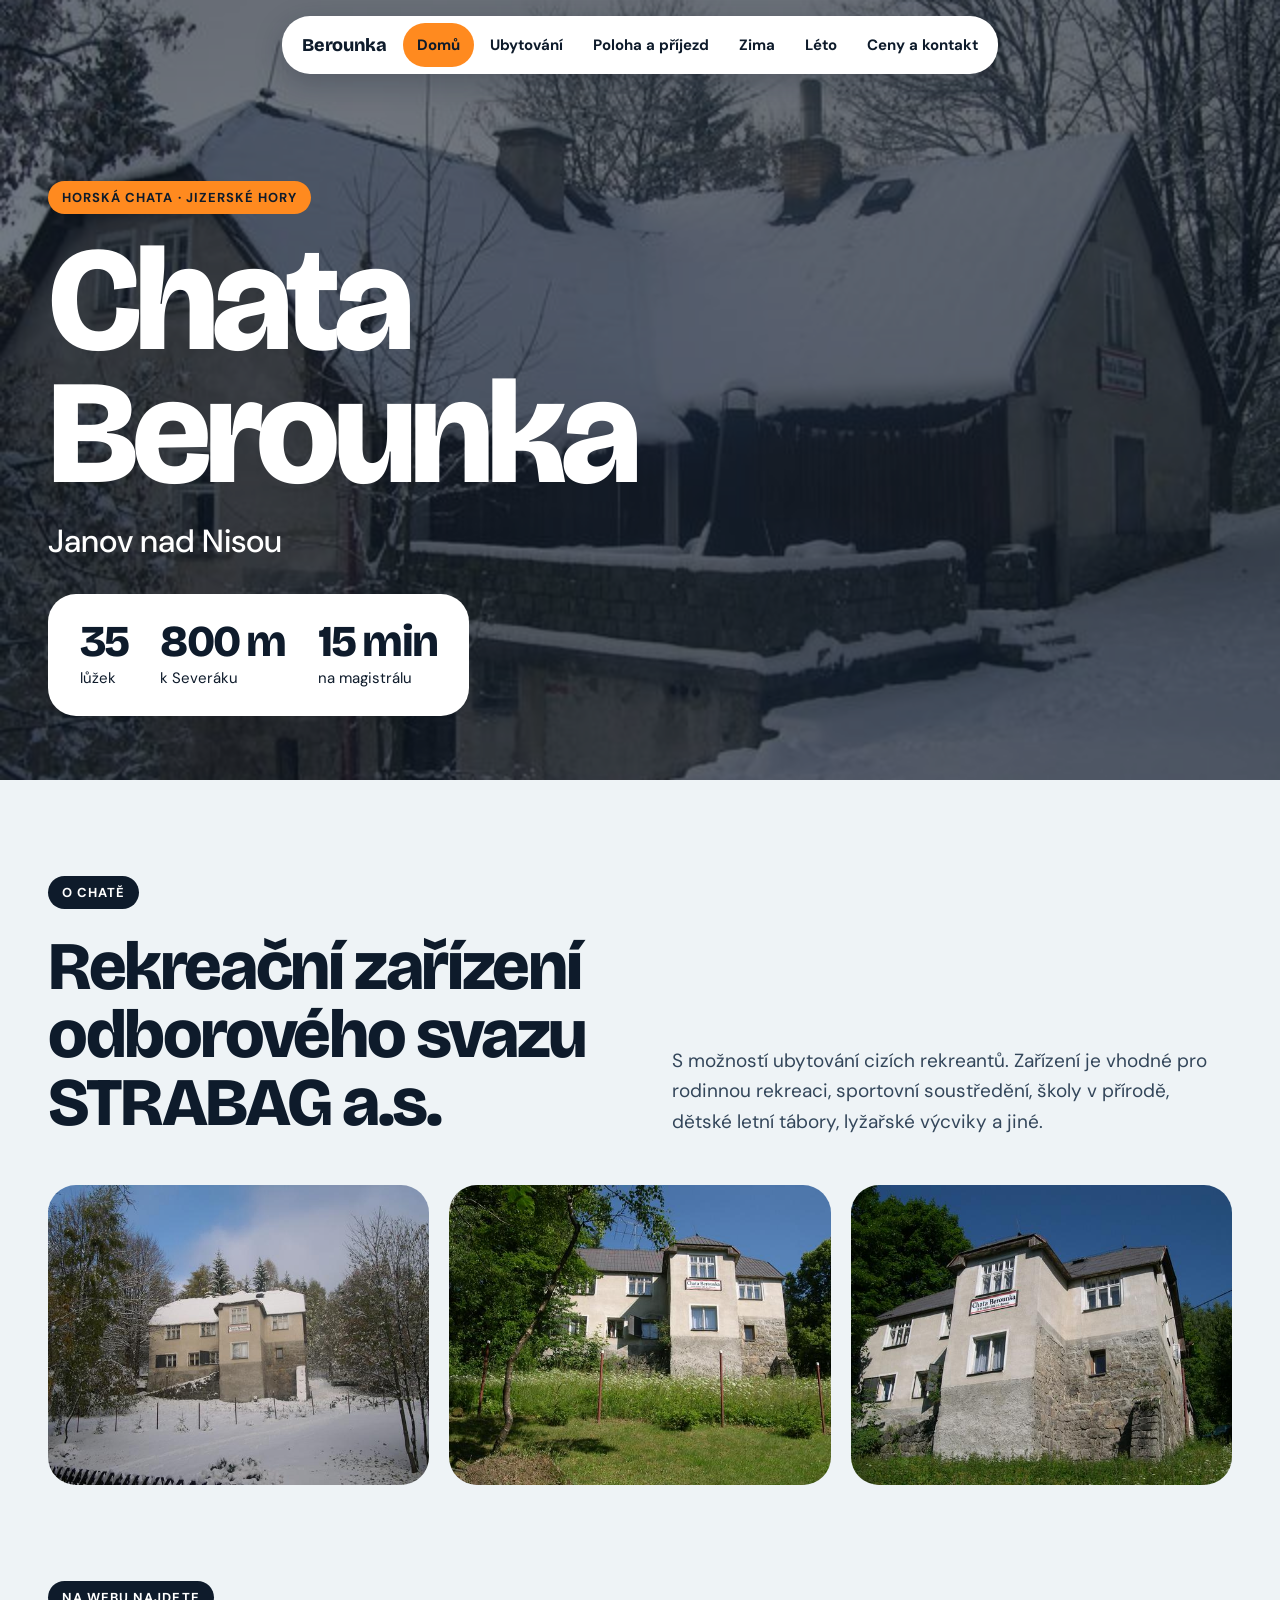
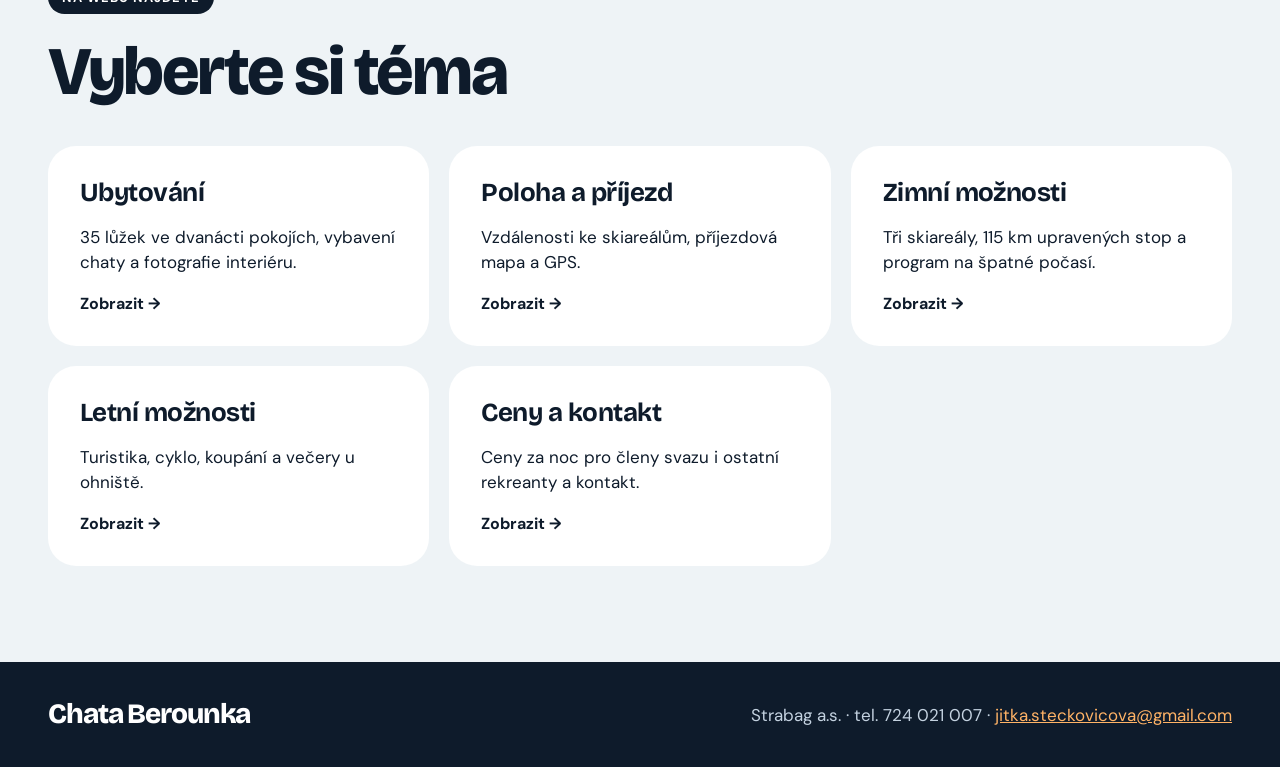
==== index.html @ 79518f48 "Chata Berounka: statická webová prezentace Co-Authored-By: Claude Sonnet 5.5 <noreply@anthropic.com>" ====
<!doctype html>
<html lang="cs">
<head>
<meta charset="utf-8">
<meta name="viewport" content="width=device-width, initial-scale=1">
<title>Chata Berounka – domů</title>
<link rel="stylesheet" href="https://fonts.googleapis.com/css2?family=Bricolage+Grotesque:opsz,wght@12..96,500;12..96,700;12..96,800&family=DM+Sans:wght@400;500;700&display=swap">
<link rel="stylesheet" href="style.css">
</head>
<body>
<div style="width: 100%; background: #EEF3F6; font-family: 'DM Sans', system-ui, sans-serif; color: #0E1B2B">

<div style="position: sticky; top: 0; z-index: 50; height: 0">
<div style="display: flex; justify-content: center; padding: 16px 16px 0">
<nav class="pill" style="display: flex; flex-wrap: wrap; justify-content: center; align-items: center; gap: 2px; background: #FFFFFF; border-radius: 28px; padding: 6px; box-shadow: 0 8px 28px rgba(14, 27, 43, 0.25)">
<a class="brand" href="index.html">Berounka</a>
<a class="on" href="index.html">Domů</a>
<a href="ubytovani.html">Ubytování</a>
<a href="poloha.html">Poloha a příjezd</a>
<a href="zima.html">Zima</a>
<a href="leto.html">Léto</a>
<a href="ceny.html">Ceny a kontakt</a>
</nav>
</div>
</div>

<section style="position: relative; min-height: 780px; background: #0E1B2B; color: #FFFFFF; display: flex; flex-direction: column; justify-content: flex-end">
<img src="img/chata03.jpg" alt="Chata Berounka v zimě" style="position: absolute; inset: 0; width: 100%; height: 100%; object-fit: cover">
<div style="position: absolute; inset: 0; background: rgba(14, 27, 43, 0.58)"></div>
<div class="wrap" style="position: relative; display: flex; flex-wrap: wrap; align-items: flex-end; justify-content: space-between; gap: 32px; padding-top: 140px; padding-bottom: 64px">
<div style="display: flex; flex-direction: column; gap: 20px; max-width: 760px">
<span class="tag" style="background: #FF8A1F; color: #0E1B2B">Horská chata · Jizerské hory</span>
<h1 class="big" style="margin: 0; font-size: clamp(64px, 12vw, 148px)">Chata Berounka</h1>
<p style="margin: 0; font-size: clamp(22px, 3vw, 32px); font-weight: 500">Janov nad Nisou</p>
</div>
<div style="background: #FFFFFF; color: #0E1B2B; border-radius: 28px; padding: 28px 32px; display: grid; grid-template-columns: repeat(3, auto); gap: 8px 32px">
<div style="display: flex; flex-direction: column"><strong class="big" style="font-size: 44px">35</strong><span style="font-size: 15px; margin-top: 6px">lůžek</span></div>
<div style="display: flex; flex-direction: column"><strong class="big" style="font-size: 44px">800 m</strong><span style="font-size: 15px; margin-top: 6px">k Severáku</span></div>
<div style="display: flex; flex-direction: column"><strong class="big" style="font-size: 44px">15 min</strong><span style="font-size: 15px; margin-top: 6px">na magistrálu</span></div>
</div>
</div>
</section>

<section class="sec">
<div class="wrap" style="display: flex; flex-direction: column; gap: 48px">
<div style="display: grid; grid-template-columns: repeat(auto-fit, minmax(min(420px, 100%), 1fr)); gap: 32px 64px; align-items: end">
<div style="display: flex; flex-direction: column; gap: 24px"><span class="tag">O chatě</span><h2 class="h2">Rekreační zařízení odborového svazu STRABAG a.s.</h2></div>
<p class="lead">S možností ubytování cizích rekreantů. Zařízení je vhodné pro rodinnou rekreaci, sportovní soustředění, školy v přírodě, dětské letní tábory, lyžařské výcviky a jiné.</p>
</div>
<div style="display: grid; grid-template-columns: repeat(auto-fit, minmax(min(280px, 100%), 1fr)); gap: 20px">
<div style="height: 300px"><img class="ph" src="img/chata02.jpg" alt="Chata Berounka, pohled zepředu"></div>
<div style="height: 300px"><img class="ph" src="img/leto01.jpg" alt="Chata Berounka v létě"></div>
<div style="height: 300px"><img class="ph" src="img/leto02.jpg" alt="Chata Berounka, letní pohled"></div>
</div>
</div>
</section>

<section class="sec" style="padding-top: 0">
<div class="wrap" style="display: flex; flex-direction: column; gap: 40px">
<div style="display: flex; flex-direction: column; gap: 24px"><span class="tag">Na webu najdete</span><h2 class="h2">Vyberte si téma</h2></div>
<div style="display: grid; grid-template-columns: repeat(auto-fit, minmax(min(300px, 100%), 1fr)); gap: 20px">
<a class="tile go" href="ubytovani.html"><h3 class="h3">Ubytování</h3><p>35 lůžek ve dvanácti pokojích, vybavení chaty a fotografie interiéru.</p><strong>Zobrazit →</strong></a>
<a class="tile go" href="poloha.html"><h3 class="h3">Poloha a příjezd</h3><p>Vzdálenosti ke skiareálům, příjezdová mapa a GPS.</p><strong>Zobrazit →</strong></a>
<a class="tile go" href="zima.html"><h3 class="h3">Zimní možnosti</h3><p>Tři skiareály, 115 km upravených stop a program na špatné počasí.</p><strong>Zobrazit →</strong></a>
<a class="tile go" href="leto.html"><h3 class="h3">Letní možnosti</h3><p>Turistika, cyklo, koupání a večery u ohniště.</p><strong>Zobrazit →</strong></a>
<a class="tile go" href="ceny.html"><h3 class="h3">Ceny a kontakt</h3><p>Ceny za noc pro členy svazu i ostatní rekreanty a kontakt.</p><strong>Zobrazit →</strong></a>
</div>
</div>
</section>

<footer class="dk" style="background: #0E1B2B; color: #FFFFFF; padding: 40px 0">
<div class="wrap" style="display: flex; flex-wrap: wrap; align-items: center; justify-content: space-between; gap: 16px 32px; font-size: 17px">
<strong class="big" style="font-size: 28px">Chata Berounka</strong>
<span style="color: #C4D2E0">Strabag a.s. · tel. 724 021 007 · <a href="mailto:jitka.steckovicova@gmail.com">jitka.steckovicova@gmail.com</a></span>
</div>
</footer>

</div>
</body>
</html>
---- style.css ----
body{margin:0}
img{max-width:100%}
a{color:#A63F00}a:hover{color:#6E2800}
.dk a{color:#FFB366}.dk a:hover{color:#FFFFFF}
.pill a{color:#0E1B2B;text-decoration:none;font-size:15px;font-weight:700;padding:12px 14px;border-radius:999px;display:block;white-space:nowrap}
.pill a:hover{background:#FFD9B3;color:#0E1B2B}
.pill a.on{background:#FF8A1F;color:#0E1B2B}
.pill a.brand{font-family:'Bricolage Grotesque',system-ui,sans-serif;font-weight:800;font-size:18px;letter-spacing:-0.02em}
.wrap{width:100%;max-width:1240px;margin:0 auto;box-sizing:border-box;padding:0 28px}
.sec{padding:96px 0}
.tag{display:inline-block;align-self:flex-start;background:#0E1B2B;color:#FFFFFF;font-size:13px;font-weight:700;letter-spacing:0.08em;text-transform:uppercase;padding:8px 14px;border-radius:999px}
.h2{margin:0;font-family:'Bricolage Grotesque',system-ui,sans-serif;font-weight:800;font-size:clamp(36px,5.4vw,68px);line-height:1;letter-spacing:-0.035em}
.h3{margin:0;font-family:'Bricolage Grotesque',system-ui,sans-serif;font-weight:700;font-size:26px;line-height:1.15;letter-spacing:-0.02em}
.big{font-family:'Bricolage Grotesque',system-ui,sans-serif;font-weight:800;letter-spacing:-0.04em;line-height:0.9}
.lead{margin:0;font-size:19px;line-height:1.6;color:#33465A}
.tile{border-radius:28px;padding:32px;box-sizing:border-box;display:flex;flex-direction:column;gap:10px}
.tile p{margin:0;font-size:17px;line-height:1.5}
.ph{width:100%;height:100%;object-fit:cover;display:block;border-radius:28px}
.go{text-decoration:none;color:#0E1B2B;background:#FFFFFF;justify-content:space-between;min-height:200px}
.go:hover{background:#FFD9B3;color:#0E1B2B}
.line{display:flex;justify-content:space-between;align-items:baseline;gap:16px;padding:14px 0;border-top:1px solid rgba(14,27,43,0.18);font-size:19px}
.dk .tag{background:#FF8A1F;color:#0E1B2B}
.dk .lead{color:#C4D2E0}
.dk .line{border-top-color:rgba(255,255,255,0.22)}
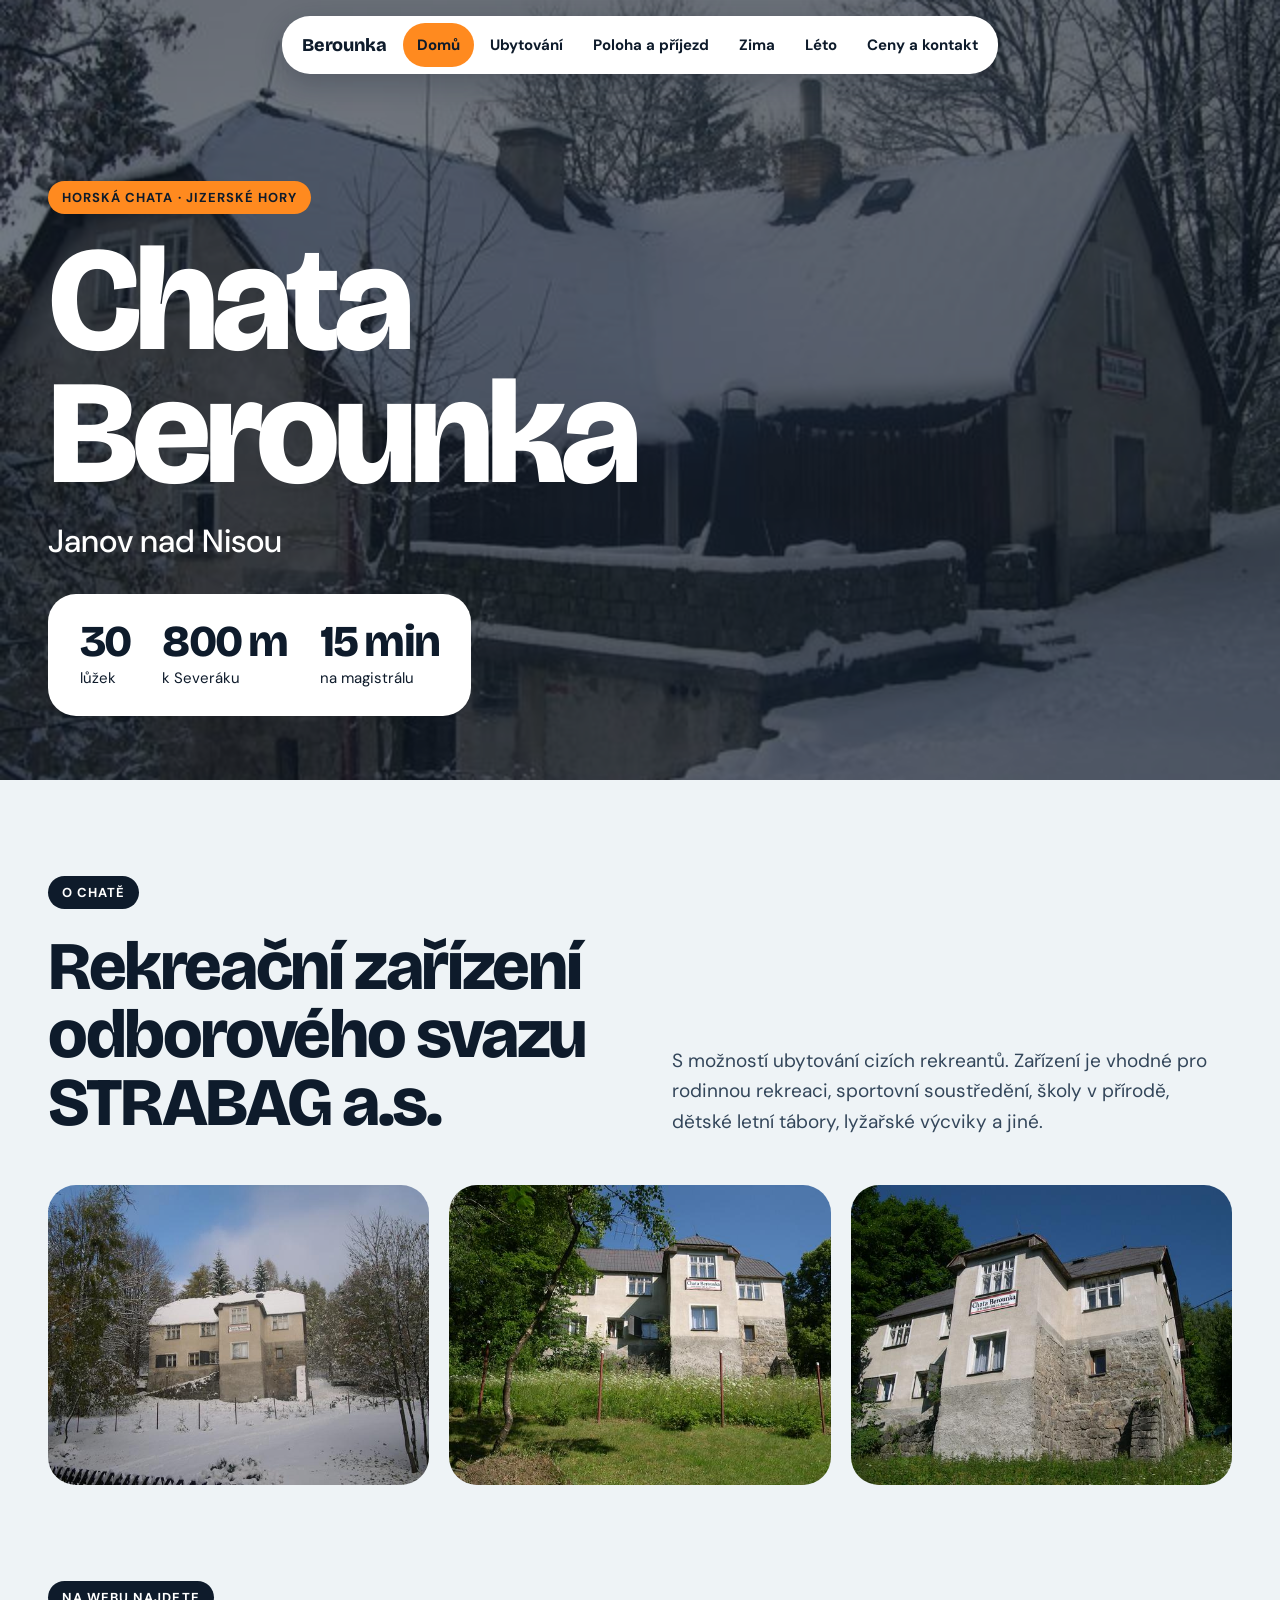
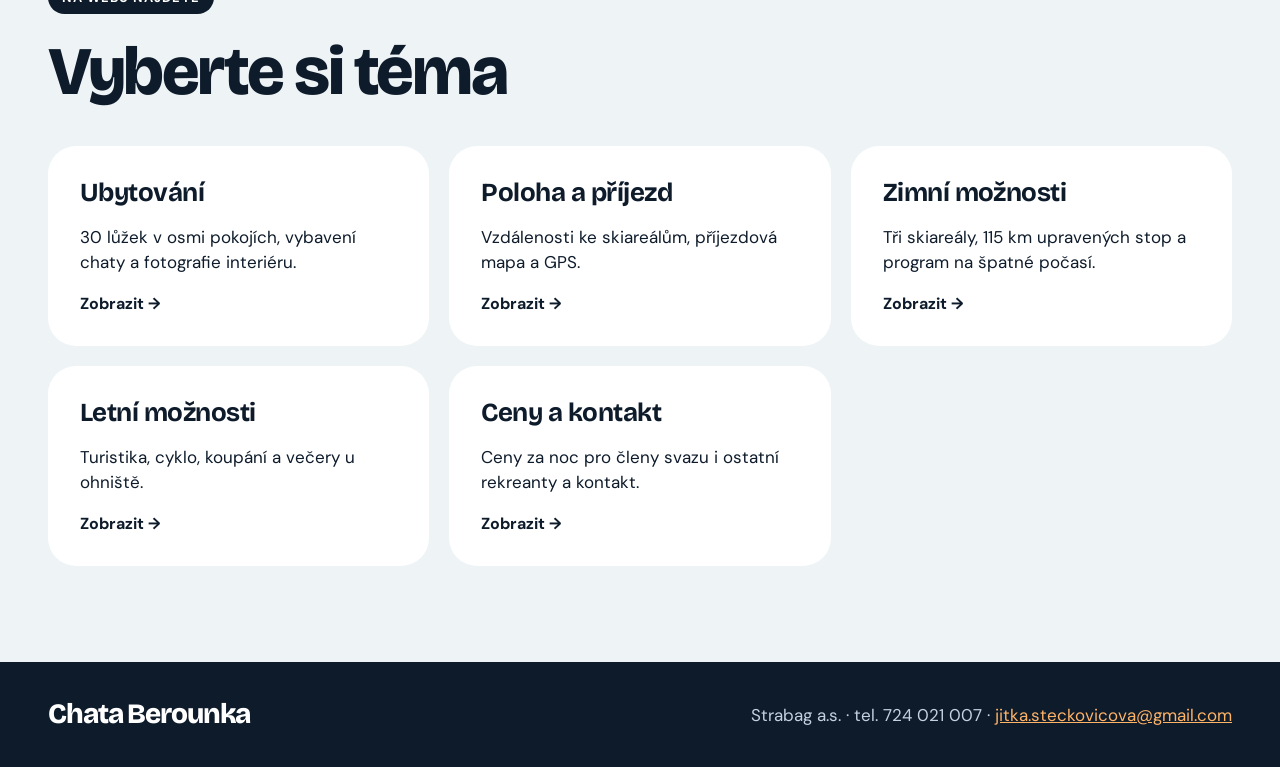
==== commit 534d67b1: "Kapacita: 8 pokojů, 30 lůžek, 9 parkovacích míst Co-Authored-By: Claude Sonnet 5.5 <noreply@anthropi" ====
--- a/index.html
+++ b/index.html
@@ -3,7 +3,24 @@
 <head>
 <meta charset="utf-8">
 <meta name="viewport" content="width=device-width, initial-scale=1">
-<title>Chata Berounka – domů</title>
+<title>Chata Berounka – ubytování v Janově nad Nisou, Jizerské hory</title>
+<meta name="description" content="Horská chata Berounka v Janově nad Nisou: 30 lůžek v 8 pokojích, 800 m ke sjezdovkám Severák, 15 minut na Jizerskou magistrálu. Rekreační zařízení odborového svazu STRABAG a.s.">
+<link rel="canonical" href="https://stezsky.github.io/berounka/">
+<meta name="theme-color" content="#0E1B2B">
+<link rel="icon" href="favicon.svg" type="image/svg+xml">
+<meta property="og:type" content="website">
+<meta property="og:locale" content="cs_CZ">
+<meta property="og:site_name" content="Chata Berounka">
+<meta property="og:title" content="Chata Berounka – ubytování v Janově nad Nisou, Jizerské hory">
+<meta property="og:description" content="Horská chata Berounka v Janově nad Nisou: 30 lůžek v 8 pokojích, 800 m ke sjezdovkám Severák, 15 minut na Jizerskou magistrálu. Rekreační zařízení odborového svazu STRABAG a.s.">
+<meta property="og:url" content="https://stezsky.github.io/berounka/">
+<meta property="og:image" content="https://stezsky.github.io/berounka/img/chata03.jpg">
+<meta name="twitter:card" content="summary_large_image">
+<link rel="preconnect" href="https://fonts.googleapis.com">
+<link rel="preconnect" href="https://fonts.gstatic.com" crossorigin>
+<script type="application/ld+json">
+{"@context":"https://schema.org","@type":"LodgingBusiness","name":"Chata Berounka","description":"Horská chata v Janově nad Nisou v Jizerských horách, rekreační zařízení odborového svazu STRABAG a.s. s možností ubytování cizích rekreantů.","url":"https://stezsky.github.io/berounka/","image":"https://stezsky.github.io/berounka/img/chata03.jpg","telephone":"+420724021007","email":"jitka.steckovicova@gmail.com","address":{"@type":"PostalAddress","addressLocality":"Janov nad Nisou","addressCountry":"CZ"},"geo":{"@type":"GeoCoordinates","latitude":50.7819481,"longitude":15.1723056},"numberOfRooms":8,"amenityFeature":[{"@type":"LocationFeatureSpecification","name":"Parkování","value":true},{"@type":"LocationFeatureSpecification","name":"Kuchyňský kout v každém pokoji","value":true},{"@type":"LocationFeatureSpecification","name":"Stolní tenis","value":true}]}
+</script>
 <link rel="stylesheet" href="https://fonts.googleapis.com/css2?family=Bricolage+Grotesque:opsz,wght@12..96,500;12..96,700;12..96,800&family=DM+Sans:wght@400;500;700&display=swap">
 <link rel="stylesheet" href="style.css">
 </head>
@@ -25,7 +42,7 @@
 </div>
 
 <section style="position: relative; min-height: 780px; background: #0E1B2B; color: #FFFFFF; display: flex; flex-direction: column; justify-content: flex-end">
-<img src="img/chata03.jpg" alt="Chata Berounka v zimě" style="position: absolute; inset: 0; width: 100%; height: 100%; object-fit: cover">
+<img fetchpriority="high" decoding="async" src="img/chata03.jpg" alt="Chata Berounka v zimě" style="position: absolute; inset: 0; width: 100%; height: 100%; object-fit: cover">
 <div style="position: absolute; inset: 0; background: rgba(14, 27, 43, 0.58)"></div>
 <div class="wrap" style="position: relative; display: flex; flex-wrap: wrap; align-items: flex-end; justify-content: space-between; gap: 32px; padding-top: 140px; padding-bottom: 64px">
 <div style="display: flex; flex-direction: column; gap: 20px; max-width: 760px">
@@ -34,7 +51,7 @@
 <p style="margin: 0; font-size: clamp(22px, 3vw, 32px); font-weight: 500">Janov nad Nisou</p>
 </div>
 <div style="background: #FFFFFF; color: #0E1B2B; border-radius: 28px; padding: 28px 32px; display: grid; grid-template-columns: repeat(3, auto); gap: 8px 32px">
-<div style="display: flex; flex-direction: column"><strong class="big" style="font-size: 44px">35</strong><span style="font-size: 15px; margin-top: 6px">lůžek</span></div>
+<div style="display: flex; flex-direction: column"><strong class="big" style="font-size: 44px">30</strong><span style="font-size: 15px; margin-top: 6px">lůžek</span></div>
 <div style="display: flex; flex-direction: column"><strong class="big" style="font-size: 44px">800 m</strong><span style="font-size: 15px; margin-top: 6px">k Severáku</span></div>
 <div style="display: flex; flex-direction: column"><strong class="big" style="font-size: 44px">15 min</strong><span style="font-size: 15px; margin-top: 6px">na magistrálu</span></div>
 </div>
@@ -59,7 +76,7 @@
 <div class="wrap" style="display: flex; flex-direction: column; gap: 40px">
 <div style="display: flex; flex-direction: column; gap: 24px"><span class="tag">Na webu najdete</span><h2 class="h2">Vyberte si téma</h2></div>
 <div style="display: grid; grid-template-columns: repeat(auto-fit, minmax(min(300px, 100%), 1fr)); gap: 20px">
-<a class="tile go" href="ubytovani.html"><h3 class="h3">Ubytování</h3><p>35 lůžek ve dvanácti pokojích, vybavení chaty a fotografie interiéru.</p><strong>Zobrazit →</strong></a>
+<a class="tile go" href="ubytovani.html"><h3 class="h3">Ubytování</h3><p>30 lůžek v osmi pokojích, vybavení chaty a fotografie interiéru.</p><strong>Zobrazit →</strong></a>
 <a class="tile go" href="poloha.html"><h3 class="h3">Poloha a příjezd</h3><p>Vzdálenosti ke skiareálům, příjezdová mapa a GPS.</p><strong>Zobrazit →</strong></a>
 <a class="tile go" href="zima.html"><h3 class="h3">Zimní možnosti</h3><p>Tři skiareály, 115 km upravených stop a program na špatné počasí.</p><strong>Zobrazit →</strong></a>
 <a class="tile go" href="leto.html"><h3 class="h3">Letní možnosti</h3><p>Turistika, cyklo, koupání a večery u ohniště.</p><strong>Zobrazit →</strong></a>
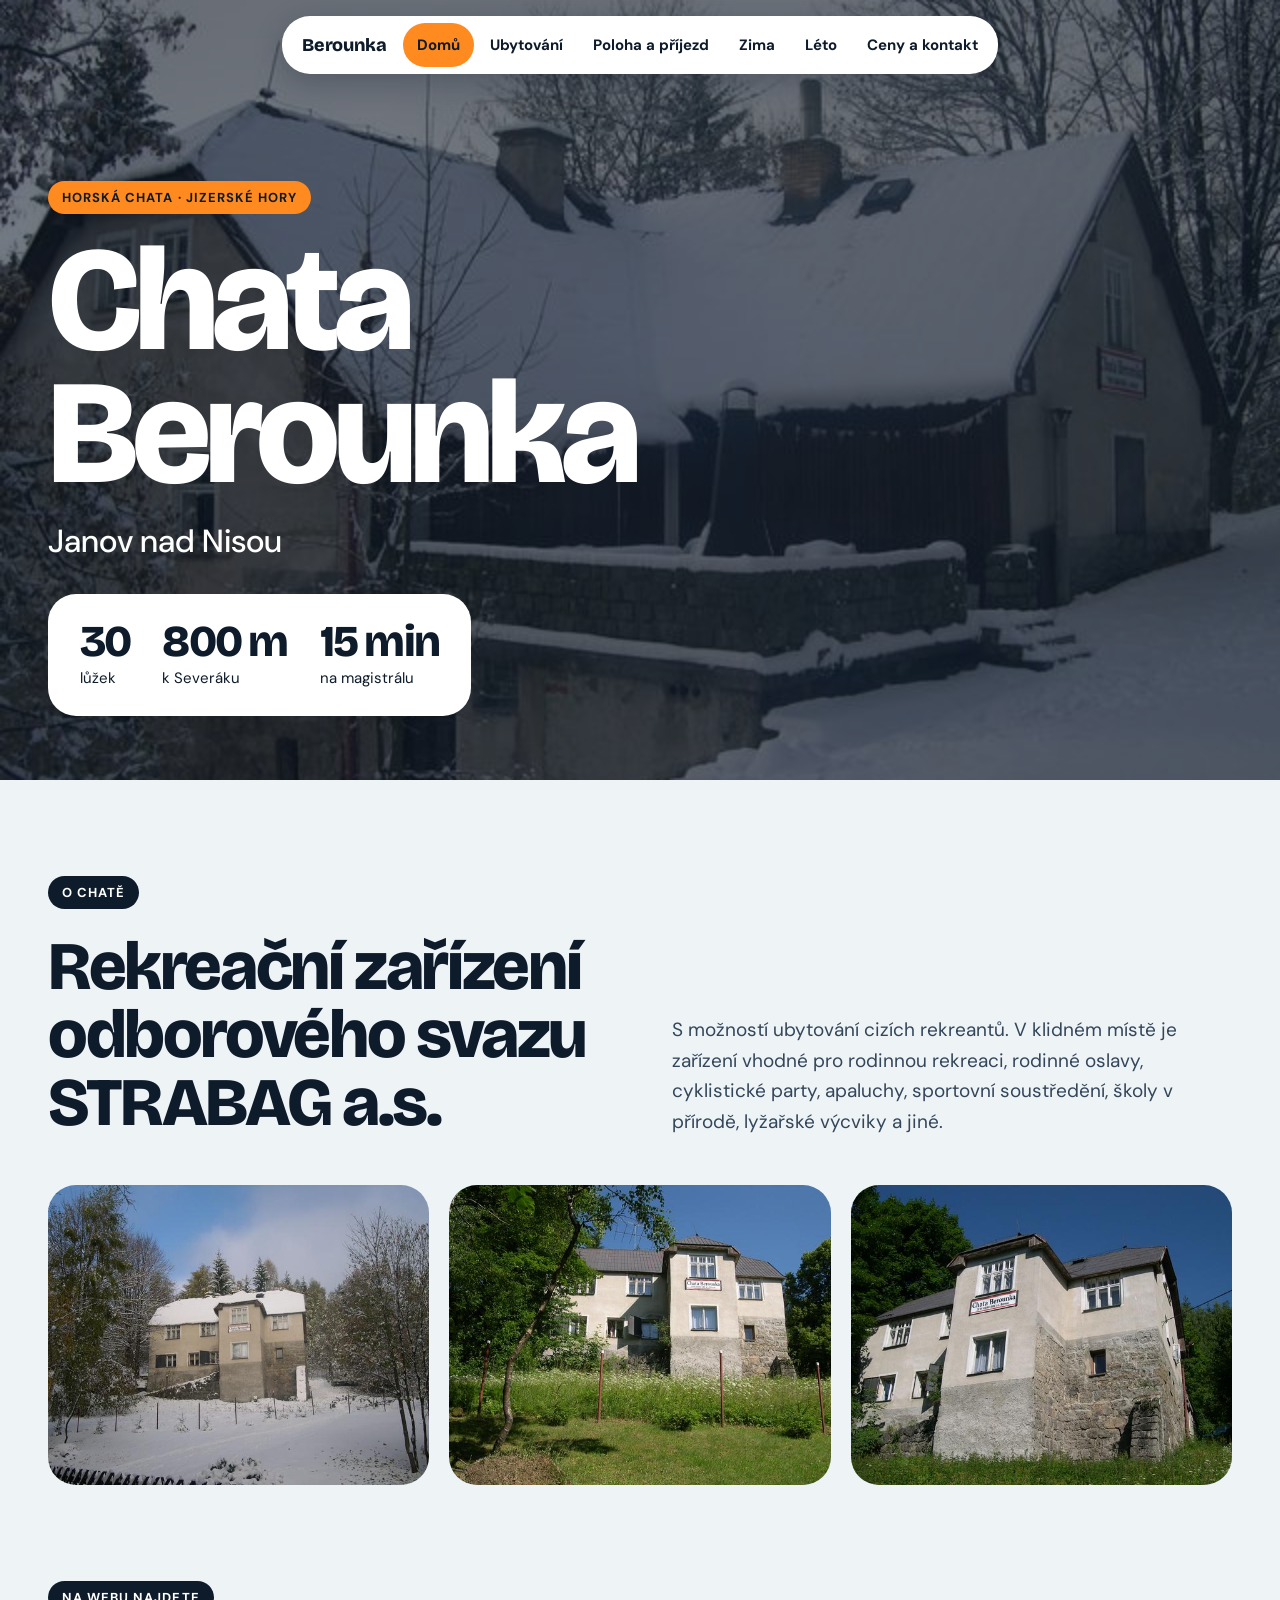
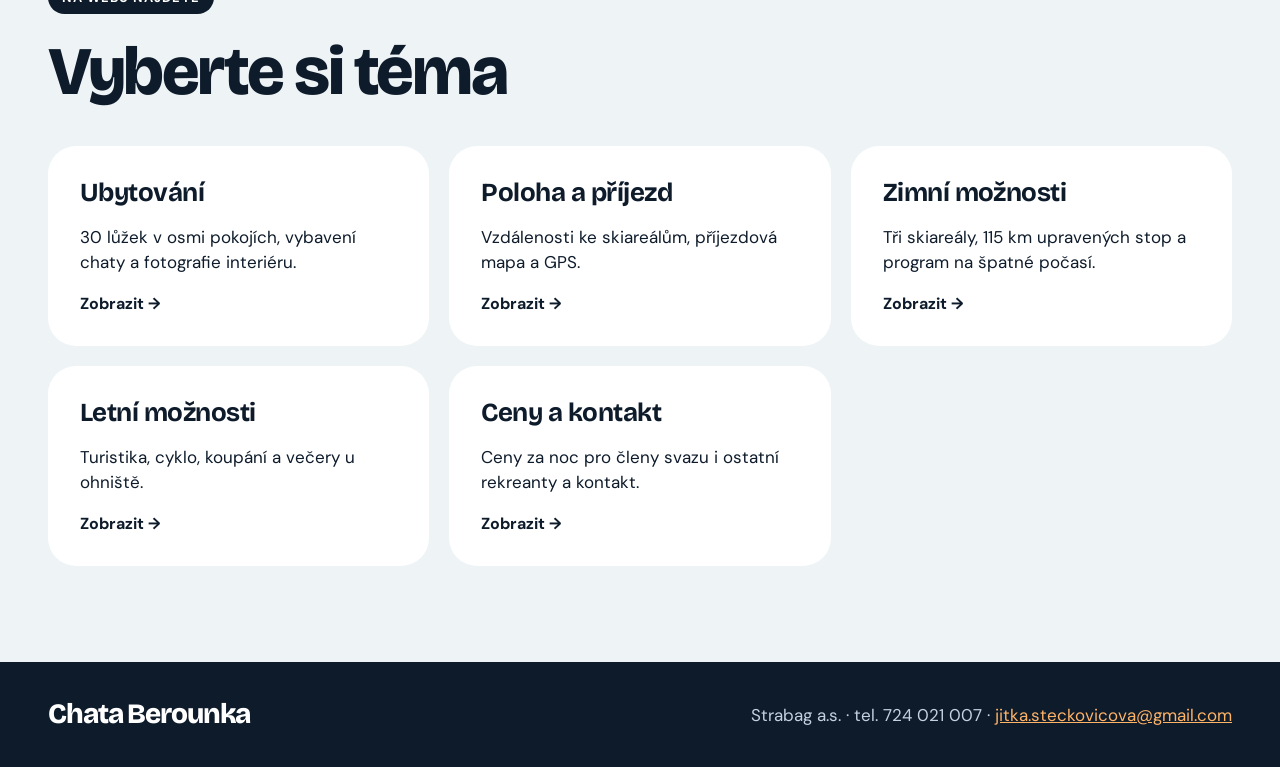
==== commit ff43a5d7: "Texty: klidné místo, rodinné oslavy, cyklo party, apaluchy místo letních táborů Co-Authored-By: Clau" ====
--- a/index.html
+++ b/index.html
@@ -62,7 +62,7 @@
 <div class="wrap" style="display: flex; flex-direction: column; gap: 48px">
 <div style="display: grid; grid-template-columns: repeat(auto-fit, minmax(min(420px, 100%), 1fr)); gap: 32px 64px; align-items: end">
 <div style="display: flex; flex-direction: column; gap: 24px"><span class="tag">O chatě</span><h2 class="h2">Rekreační zařízení odborového svazu STRABAG a.s.</h2></div>
-<p class="lead">S možností ubytování cizích rekreantů. Zařízení je vhodné pro rodinnou rekreaci, sportovní soustředění, školy v přírodě, dětské letní tábory, lyžařské výcviky a jiné.</p>
+<p class="lead">S možností ubytování cizích rekreantů. V klidném místě je zařízení vhodné pro rodinnou rekreaci, rodinné oslavy, cyklistické party, apaluchy, sportovní soustředění, školy v přírodě, lyžařské výcviky a jiné.</p>
 </div>
 <div style="display: grid; grid-template-columns: repeat(auto-fit, minmax(min(280px, 100%), 1fr)); gap: 20px">
 <div style="height: 300px"><img class="ph" src="img/chata02.jpg" alt="Chata Berounka, pohled zepředu"></div>
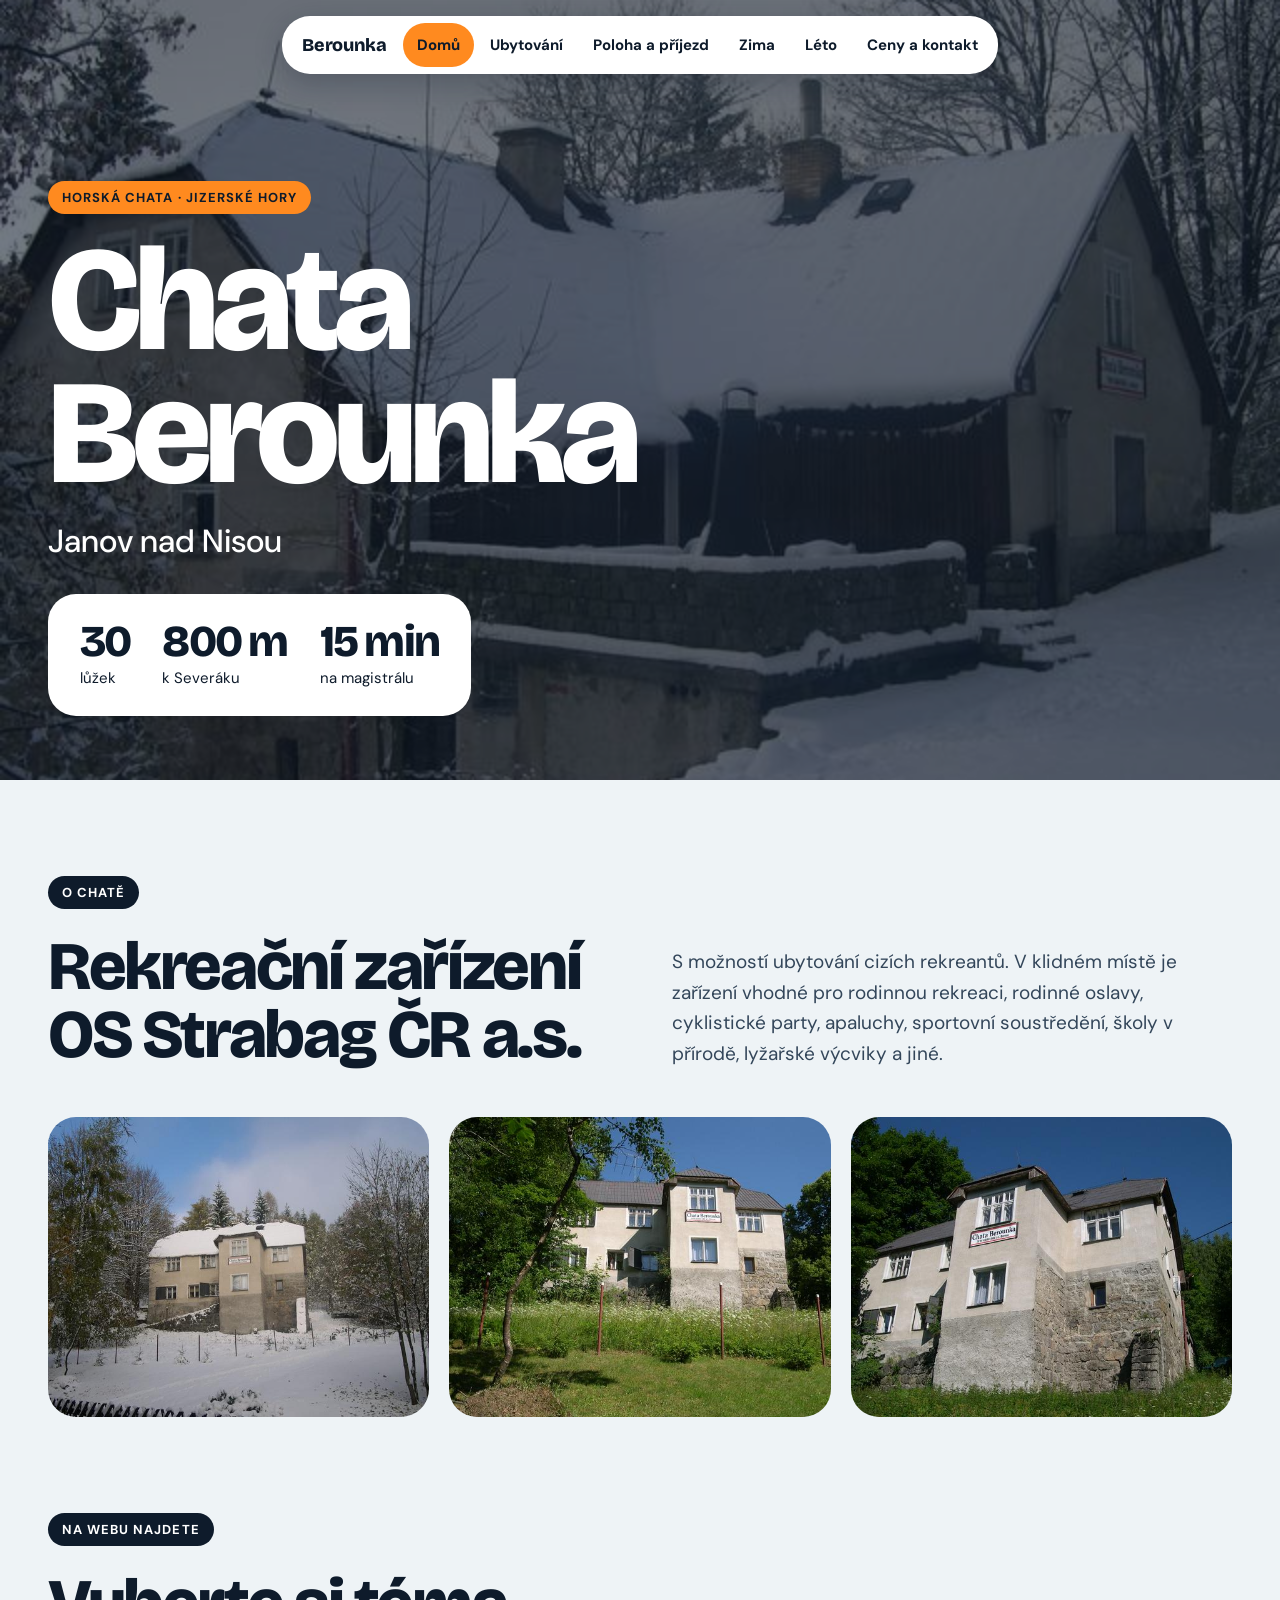
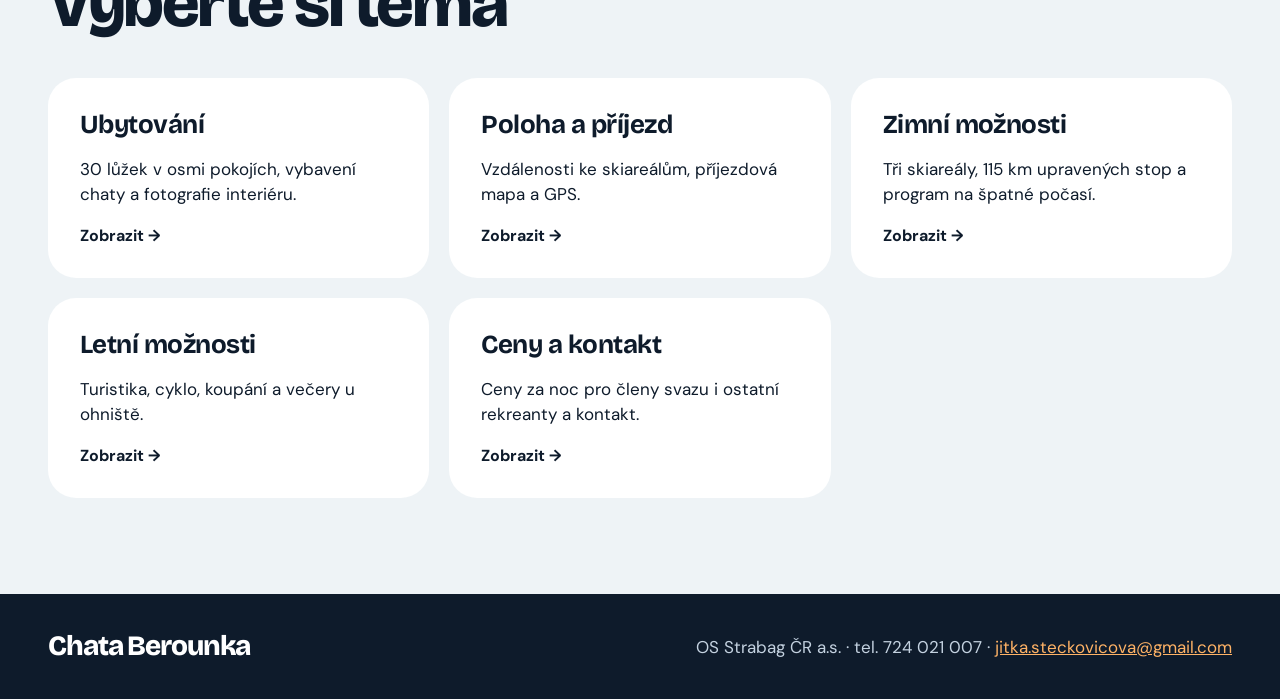
==== commit c9f5a909: "Provozovatel: OS Strabag ČR a.s. Co-Authored-By: Claude Sonnet 5.5 <noreply@anthropic.com> Claude-Se" ====
--- a/index.html
+++ b/index.html
@@ -4,7 +4,7 @@
 <meta charset="utf-8">
 <meta name="viewport" content="width=device-width, initial-scale=1">
 <title>Chata Berounka – ubytování v Janově nad Nisou, Jizerské hory</title>
-<meta name="description" content="Horská chata Berounka v Janově nad Nisou: 30 lůžek v 8 pokojích, 800 m ke sjezdovkám Severák, 15 minut na Jizerskou magistrálu. Rekreační zařízení odborového svazu STRABAG a.s.">
+<meta name="description" content="Horská chata Berounka v Janově nad Nisou: 30 lůžek v 8 pokojích, 800 m ke sjezdovkám Severák, 15 minut na Jizerskou magistrálu. Rekreační zařízení OS Strabag ČR a.s.">
 <link rel="canonical" href="https://stezsky.github.io/berounka/">
 <meta name="theme-color" content="#0E1B2B">
 <link rel="icon" href="favicon.svg" type="image/svg+xml">
@@ -12,14 +12,14 @@
 <meta property="og:locale" content="cs_CZ">
 <meta property="og:site_name" content="Chata Berounka">
 <meta property="og:title" content="Chata Berounka – ubytování v Janově nad Nisou, Jizerské hory">
-<meta property="og:description" content="Horská chata Berounka v Janově nad Nisou: 30 lůžek v 8 pokojích, 800 m ke sjezdovkám Severák, 15 minut na Jizerskou magistrálu. Rekreační zařízení odborového svazu STRABAG a.s.">
+<meta property="og:description" content="Horská chata Berounka v Janově nad Nisou: 30 lůžek v 8 pokojích, 800 m ke sjezdovkám Severák, 15 minut na Jizerskou magistrálu. Rekreační zařízení OS Strabag ČR a.s.">
 <meta property="og:url" content="https://stezsky.github.io/berounka/">
 <meta property="og:image" content="https://stezsky.github.io/berounka/img/chata03.jpg">
 <meta name="twitter:card" content="summary_large_image">
 <link rel="preconnect" href="https://fonts.googleapis.com">
 <link rel="preconnect" href="https://fonts.gstatic.com" crossorigin>
 <script type="application/ld+json">
-{"@context":"https://schema.org","@type":"LodgingBusiness","name":"Chata Berounka","description":"Horská chata v Janově nad Nisou v Jizerských horách, rekreační zařízení odborového svazu STRABAG a.s. s možností ubytování cizích rekreantů.","url":"https://stezsky.github.io/berounka/","image":"https://stezsky.github.io/berounka/img/chata03.jpg","telephone":"+420724021007","email":"jitka.steckovicova@gmail.com","address":{"@type":"PostalAddress","addressLocality":"Janov nad Nisou","addressCountry":"CZ"},"geo":{"@type":"GeoCoordinates","latitude":50.7819481,"longitude":15.1723056},"numberOfRooms":8,"amenityFeature":[{"@type":"LocationFeatureSpecification","name":"Parkování","value":true},{"@type":"LocationFeatureSpecification","name":"Kuchyňský kout v každém pokoji","value":true},{"@type":"LocationFeatureSpecification","name":"Stolní tenis","value":true}]}
+{"@context":"https://schema.org","@type":"LodgingBusiness","name":"Chata Berounka","description":"Horská chata v Janově nad Nisou v Jizerských horách, rekreační zařízení OS Strabag ČR a.s. s možností ubytování cizích rekreantů.","url":"https://stezsky.github.io/berounka/","image":"https://stezsky.github.io/berounka/img/chata03.jpg","telephone":"+420724021007","email":"jitka.steckovicova@gmail.com","address":{"@type":"PostalAddress","addressLocality":"Janov nad Nisou","addressCountry":"CZ"},"geo":{"@type":"GeoCoordinates","latitude":50.7819481,"longitude":15.1723056},"numberOfRooms":8,"amenityFeature":[{"@type":"LocationFeatureSpecification","name":"Parkování","value":true},{"@type":"LocationFeatureSpecification","name":"Kuchyňský kout v každém pokoji","value":true},{"@type":"LocationFeatureSpecification","name":"Stolní tenis","value":true}]}
 </script>
 <link rel="stylesheet" href="https://fonts.googleapis.com/css2?family=Bricolage+Grotesque:opsz,wght@12..96,500;12..96,700;12..96,800&family=DM+Sans:wght@400;500;700&display=swap">
 <link rel="stylesheet" href="style.css">
@@ -61,7 +61,7 @@
 <section class="sec">
 <div class="wrap" style="display: flex; flex-direction: column; gap: 48px">
 <div style="display: grid; grid-template-columns: repeat(auto-fit, minmax(min(420px, 100%), 1fr)); gap: 32px 64px; align-items: end">
-<div style="display: flex; flex-direction: column; gap: 24px"><span class="tag">O chatě</span><h2 class="h2">Rekreační zařízení odborového svazu STRABAG a.s.</h2></div>
+<div style="display: flex; flex-direction: column; gap: 24px"><span class="tag">O chatě</span><h2 class="h2">Rekreační zařízení OS Strabag ČR a.s.</h2></div>
 <p class="lead">S možností ubytování cizích rekreantů. V klidném místě je zařízení vhodné pro rodinnou rekreaci, rodinné oslavy, cyklistické party, apaluchy, sportovní soustředění, školy v přírodě, lyžařské výcviky a jiné.</p>
 </div>
 <div style="display: grid; grid-template-columns: repeat(auto-fit, minmax(min(280px, 100%), 1fr)); gap: 20px">
@@ -88,7 +88,7 @@
 <footer class="dk" style="background: #0E1B2B; color: #FFFFFF; padding: 40px 0">
 <div class="wrap" style="display: flex; flex-wrap: wrap; align-items: center; justify-content: space-between; gap: 16px 32px; font-size: 17px">
 <strong class="big" style="font-size: 28px">Chata Berounka</strong>
-<span style="color: #C4D2E0">Strabag a.s. · tel. 724 021 007 · <a href="mailto:jitka.steckovicova@gmail.com">jitka.steckovicova@gmail.com</a></span>
+<span style="color: #C4D2E0">OS Strabag ČR a.s. · tel. 724 021 007 · <a href="mailto:jitka.steckovicova@gmail.com">jitka.steckovicova@gmail.com</a></span>
 </div>
 </footer>
 
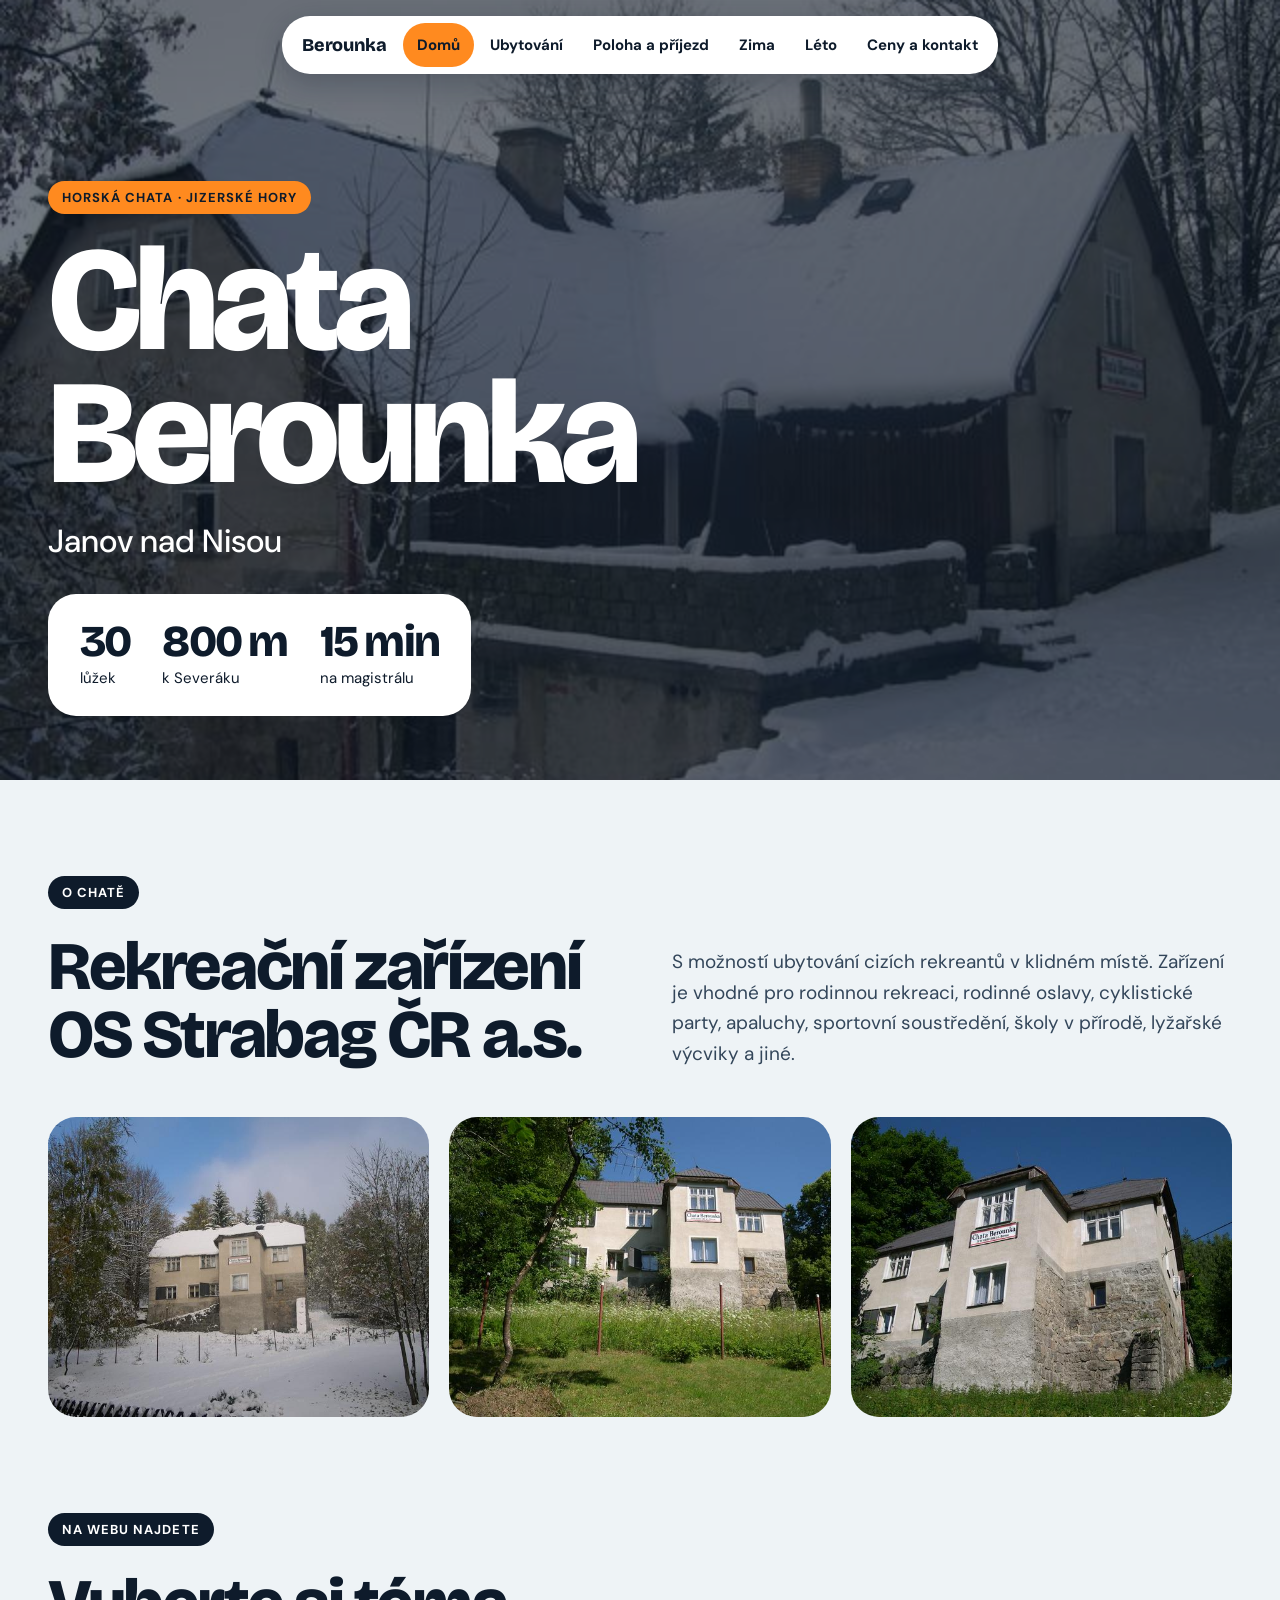
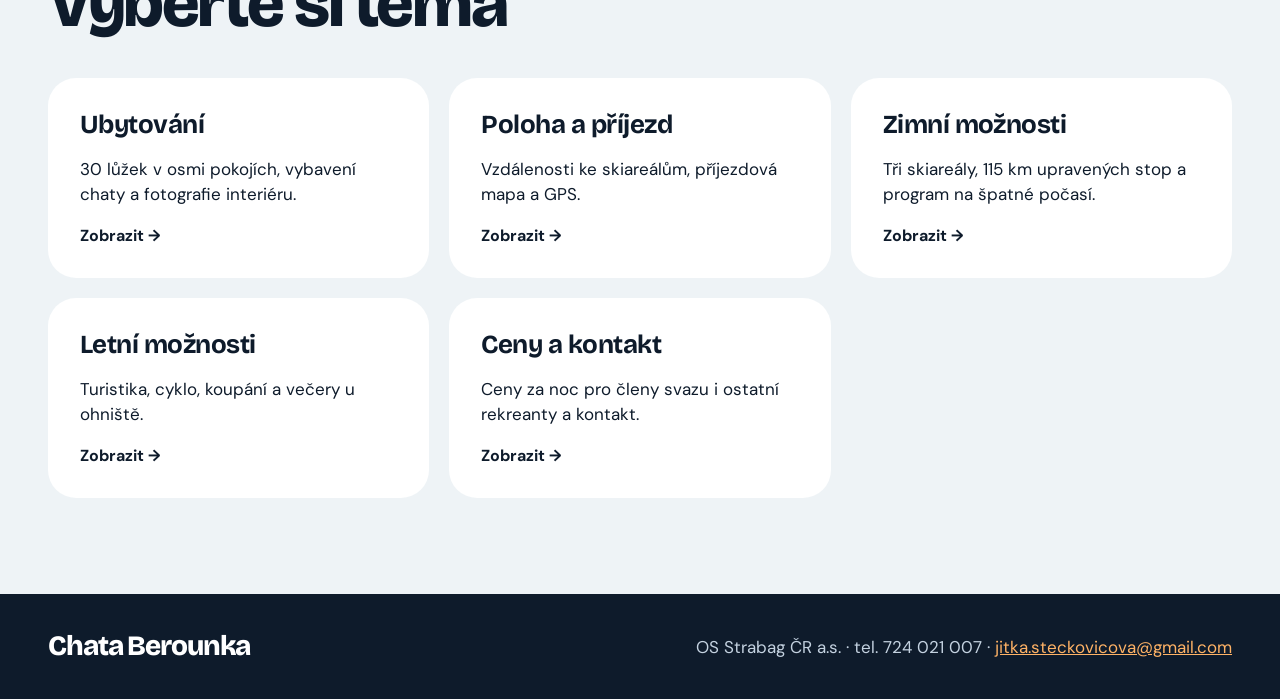
==== commit 073cec7d: "Úvodní text: ubytování cizích rekreantů v klidném místě Co-Authored-By: Claude Sonnet 5.5 <noreply@a" ====
--- a/index.html
+++ b/index.html
@@ -62,7 +62,7 @@
 <div class="wrap" style="display: flex; flex-direction: column; gap: 48px">
 <div style="display: grid; grid-template-columns: repeat(auto-fit, minmax(min(420px, 100%), 1fr)); gap: 32px 64px; align-items: end">
 <div style="display: flex; flex-direction: column; gap: 24px"><span class="tag">O chatě</span><h2 class="h2">Rekreační zařízení OS Strabag ČR a.s.</h2></div>
-<p class="lead">S možností ubytování cizích rekreantů. V klidném místě je zařízení vhodné pro rodinnou rekreaci, rodinné oslavy, cyklistické party, apaluchy, sportovní soustředění, školy v přírodě, lyžařské výcviky a jiné.</p>
+<p class="lead">S možností ubytování cizích rekreantů v klidném místě. Zařízení je vhodné pro rodinnou rekreaci, rodinné oslavy, cyklistické party, apaluchy, sportovní soustředění, školy v přírodě, lyžařské výcviky a jiné.</p>
 </div>
 <div style="display: grid; grid-template-columns: repeat(auto-fit, minmax(min(280px, 100%), 1fr)); gap: 20px">
 <div style="height: 300px"><img class="ph" src="img/chata02.jpg" alt="Chata Berounka, pohled zepředu"></div>
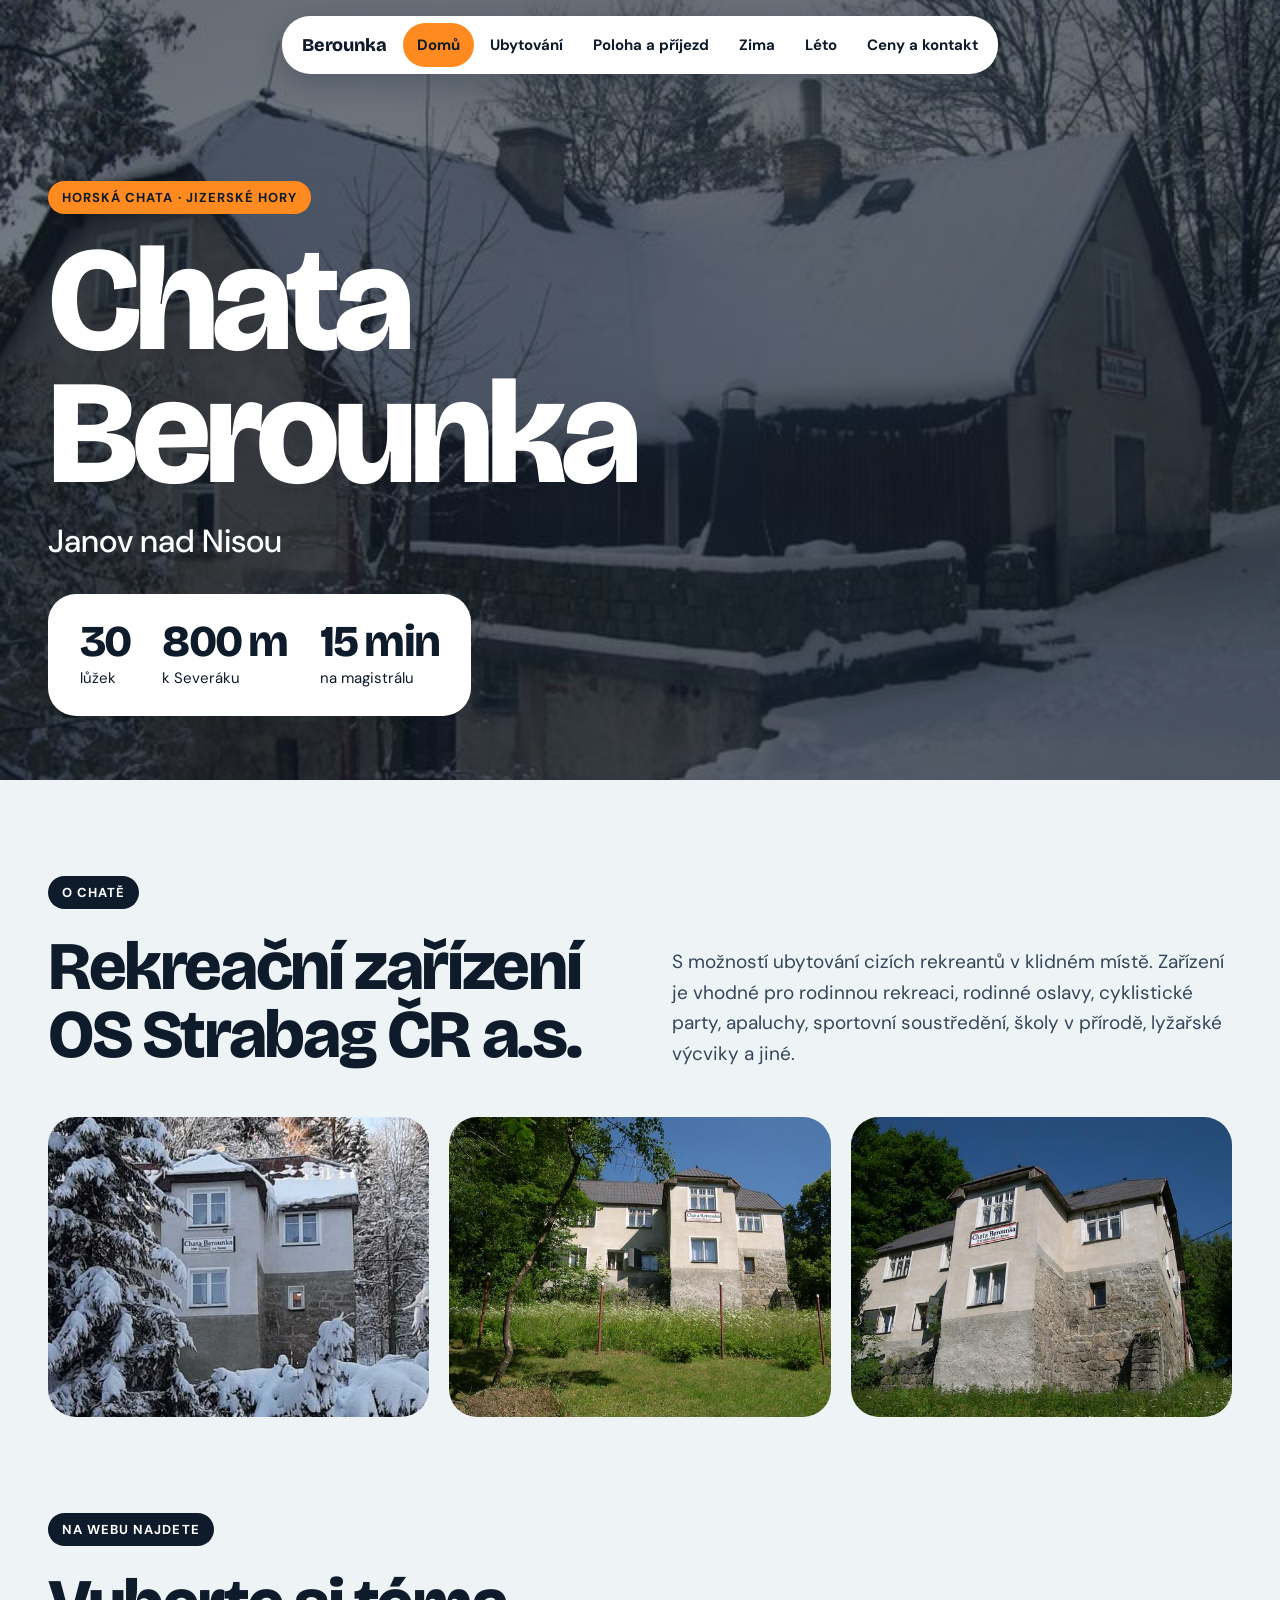
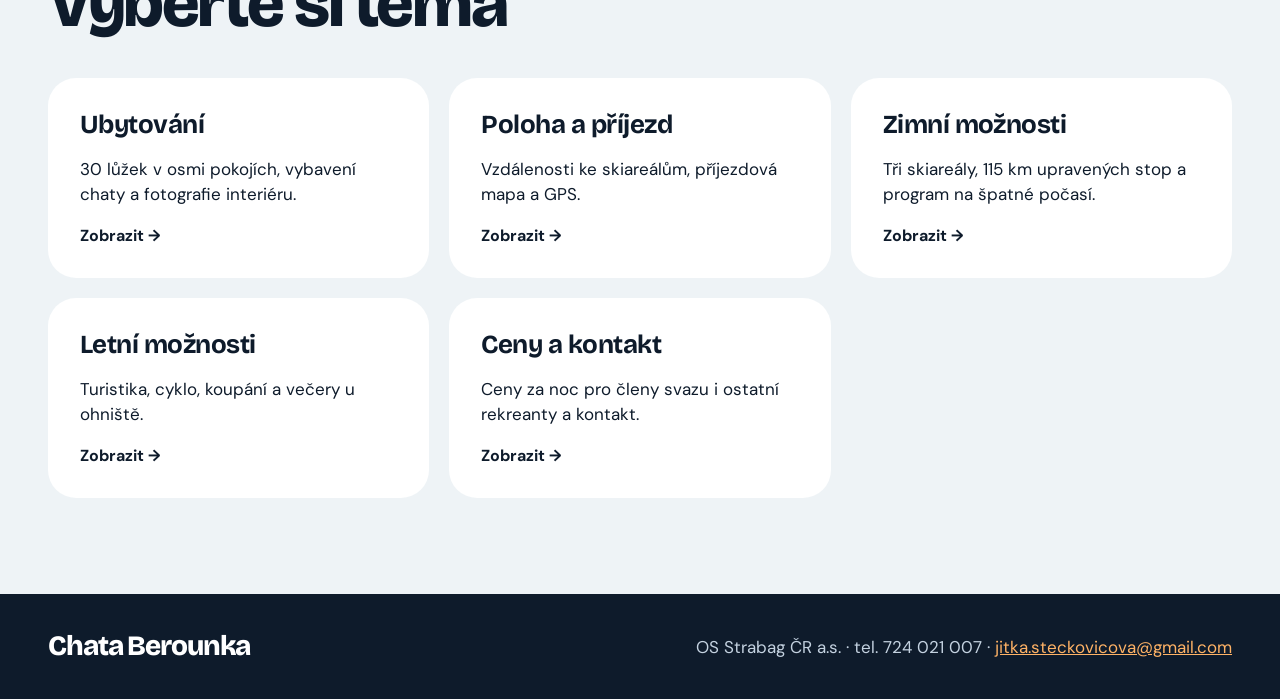
==== commit f2f64373: "Úvodní stránka: první fotka nahrazena zimním pohledem na chatu Co-Authored-By: Claude Sonnet 5.5 <no" ====
--- a/index.html
+++ b/index.html
@@ -5,7 +5,7 @@
 <meta name="viewport" content="width=device-width, initial-scale=1">
 <title>Chata Berounka – ubytování v Janově nad Nisou, Jizerské hory</title>
 <meta name="description" content="Horská chata Berounka v Janově nad Nisou: 30 lůžek v 8 pokojích, 800 m ke sjezdovkám Severák, 15 minut na Jizerskou magistrálu. Rekreační zařízení OS Strabag ČR a.s.">
-<link rel="canonical" href="https://stezsky.github.io/berounka/">
+<link rel="canonical" href="https://berounka-janov.cz/">
 <meta name="theme-color" content="#0E1B2B">
 <link rel="icon" href="favicon.svg" type="image/svg+xml">
 <meta property="og:type" content="website">
@@ -13,13 +13,13 @@
 <meta property="og:site_name" content="Chata Berounka">
 <meta property="og:title" content="Chata Berounka – ubytování v Janově nad Nisou, Jizerské hory">
 <meta property="og:description" content="Horská chata Berounka v Janově nad Nisou: 30 lůžek v 8 pokojích, 800 m ke sjezdovkám Severák, 15 minut na Jizerskou magistrálu. Rekreační zařízení OS Strabag ČR a.s.">
-<meta property="og:url" content="https://stezsky.github.io/berounka/">
-<meta property="og:image" content="https://stezsky.github.io/berounka/img/chata03.jpg">
+<meta property="og:url" content="https://berounka-janov.cz/">
+<meta property="og:image" content="https://berounka-janov.cz/img/chata03.jpg">
 <meta name="twitter:card" content="summary_large_image">
 <link rel="preconnect" href="https://fonts.googleapis.com">
 <link rel="preconnect" href="https://fonts.gstatic.com" crossorigin>
 <script type="application/ld+json">
-{"@context":"https://schema.org","@type":"LodgingBusiness","name":"Chata Berounka","description":"Horská chata v Janově nad Nisou v Jizerských horách, rekreační zařízení OS Strabag ČR a.s. s možností ubytování cizích rekreantů.","url":"https://stezsky.github.io/berounka/","image":"https://stezsky.github.io/berounka/img/chata03.jpg","telephone":"+420724021007","email":"jitka.steckovicova@gmail.com","address":{"@type":"PostalAddress","addressLocality":"Janov nad Nisou","addressCountry":"CZ"},"geo":{"@type":"GeoCoordinates","latitude":50.7819481,"longitude":15.1723056},"numberOfRooms":8,"amenityFeature":[{"@type":"LocationFeatureSpecification","name":"Parkování","value":true},{"@type":"LocationFeatureSpecification","name":"Kuchyňský kout v každém pokoji","value":true},{"@type":"LocationFeatureSpecification","name":"Stolní tenis","value":true}]}
+{"@context":"https://schema.org","@type":"LodgingBusiness","name":"Chata Berounka","description":"Horská chata v Janově nad Nisou v Jizerských horách, rekreační zařízení OS Strabag ČR a.s. s možností ubytování cizích rekreantů.","url":"https://berounka-janov.cz/","image":"https://berounka-janov.cz/img/chata03.jpg","telephone":"+420724021007","email":"jitka.steckovicova@gmail.com","address":{"@type":"PostalAddress","addressLocality":"Janov nad Nisou","addressCountry":"CZ"},"geo":{"@type":"GeoCoordinates","latitude":50.7819481,"longitude":15.1723056},"numberOfRooms":8,"amenityFeature":[{"@type":"LocationFeatureSpecification","name":"Parkování","value":true},{"@type":"LocationFeatureSpecification","name":"Kuchyňský kout v každém pokoji","value":true},{"@type":"LocationFeatureSpecification","name":"Stolní tenis","value":true}]}
 </script>
 <link rel="stylesheet" href="https://fonts.googleapis.com/css2?family=Bricolage+Grotesque:opsz,wght@12..96,500;12..96,700;12..96,800&family=DM+Sans:wght@400;500;700&display=swap">
 <link rel="stylesheet" href="style.css">
@@ -65,7 +65,7 @@
 <p class="lead">S možností ubytování cizích rekreantů v klidném místě. Zařízení je vhodné pro rodinnou rekreaci, rodinné oslavy, cyklistické party, apaluchy, sportovní soustředění, školy v přírodě, lyžařské výcviky a jiné.</p>
 </div>
 <div style="display: grid; grid-template-columns: repeat(auto-fit, minmax(min(280px, 100%), 1fr)); gap: 20px">
-<div style="height: 300px"><img class="ph" src="img/chata02.jpg" alt="Chata Berounka, pohled zepředu"></div>
+<div style="height: 300px"><img class="ph" src="img/chata-zima.jpg" alt="Chata Berounka v zimě, pohled na průčelí"></div>
 <div style="height: 300px"><img class="ph" src="img/leto01.jpg" alt="Chata Berounka v létě"></div>
 <div style="height: 300px"><img class="ph" src="img/leto02.jpg" alt="Chata Berounka, letní pohled"></div>
 </div>
